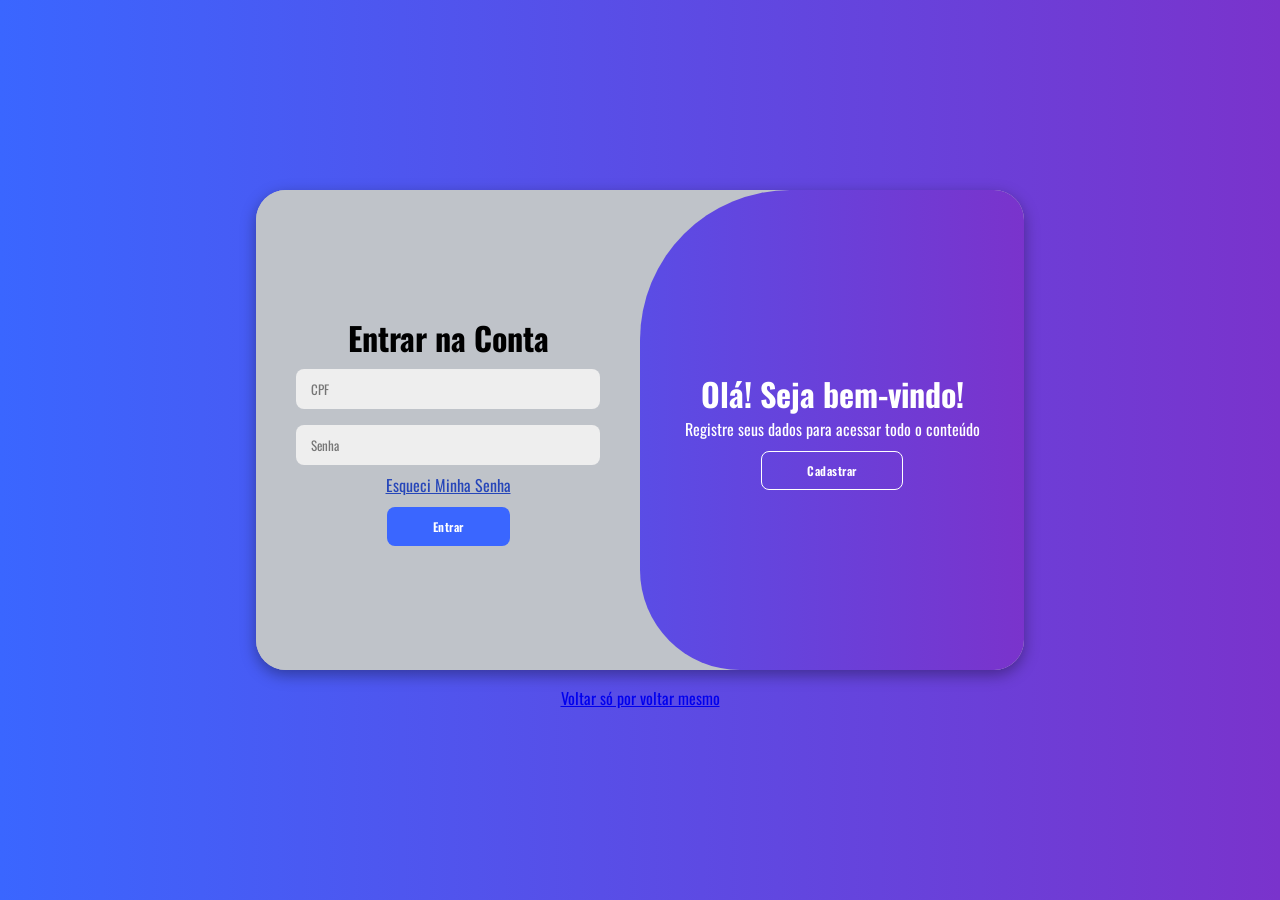
==== app/acesso.html @ 3a332db9 "Add files via upload" ====
<!DOCTYPE html>
<html lang="pt-BR">
<head>
    <meta charset="UTF-8" />
    <meta name="viewport" content="width=device-width, initial-scale=1" />
    <title>Acessar Conta SCRUM</title>
    <link rel="stylesheet" href="css/acesso.css"/>
    <link rel="stylesheet" href="https://cdnjs.cloudflare.com/ajax/libs/font-awesome/6.0.0-beta3/css/all.min.css"/>
</head>
<body>
    <div class="container" id="container">

        <!-- Cadastro -->
        <div class="form-container sign-up">
            <form id="signupForm" method="post">
                <h1>Criar Conta</h1>
                <input type="text" name="nome" placeholder="Nome" required>
                <input type="email" name="email" placeholder="Email" required>
                <input type="text" name="cpf" placeholder="CPF" required>
                <input type="password" name="senha" placeholder="Senha" required>
                <button type="submit">Cadastrar</button>
            </form>
        </div>

        <!-- Login -->
        <div class="form-container sign-in">
            <form id="loginForm" method="post">
                <h1>Entrar na Conta</h1>
                <input type="text" name="cpf" placeholder="CPF" required>
                <input type="password" name="senha" placeholder="Senha" required>
                <a href="esqueci-senha.html" class="forgot">Esqueci Minha Senha</a>
                <button type="submit">Entrar</button>
            </form>
        </div>

        <!-- Painel de alternância -->
        <div class="toggle-container">
            <div class="toggle">
                <div class="toggle-panel toggle-left">
                    <h1>Bem-vindo de volta!</h1>
                    <p>Entre com seus dados para acessar todo o conteúdo</p>
                    <button class="hidden" id="login">Entrar</button>
                </div>
                <div class="toggle-panel toggle-right">
                    <h1>Olá! Seja bem-vindo!</h1>
                    <p>Registre seus dados para acessar todo o conteúdo</p>
                    <button class="hidden" id="register">Cadastrar</button>
                </div>
            </div>
        </div>
    </div>

    <a href="index.html">Voltar só por voltar mesmo</a>
    <script src="js/acesso.js"></script>
</body>
</html>
---- app/css/acesso.css ----
@import url('https://fonts.googleapis.com/css2?family=Oswald:wght@200..700&display=swap');

*{
    margin: 0;
    padding: 0;
    box-sizing: border-box;
    font-family: 'Oswald', sans-serif;
}

body{
    background: linear-gradient(to right, #3A66FF, #7A33CC);
    display: flex;
    flex-direction: column;
    align-items: center;
    justify-content: center;
    min-height: 100vh; /* era height: 100vh, que corta o conteúdo no celular */
    padding: 16px;
    gap: 16px;
}

.container{
    background-color: #BFC3C9;
    border-radius: 30px;
    box-shadow: 0 5px 15px rgba(0, 0, 0, 0.35);
    position: relative;
    overflow: hidden;
    width: 768px;
    max-width: 100%;
    min-height: 480px;
}

.forgot {
    color: #2646b9;
}

.forgot:hover {
    color: #000;
}

.container button{
    background-color: #3A66FF;
    color: white;
    font-size: 12px;
    padding: 10px 45px;
    border: 1px solid transparent;
    border-radius: 8px;
    font-weight: 600;
    letter-spacing: 0.5px;
    margin-top: 10px;
    cursor: pointer;
}

.container button:hover {
    background-color: #2646b9;
    transition: 0.4s;
}

.container button.hidden{
    background-color: transparent;
    border-color: white;
}

.container button.hidden:hover{
    background-color: #fff;
    border-color: #000;
    color: #000;
    transition: 0.4s;
}

.container form{
    background-color: #BFC3C9;
    display: flex;
    align-items: center;
    justify-content: center;
    flex-direction: column;
    padding: 0 40px;
    height: 100%;
}

.container input{
    background-color: #eee;
    border: none;
    margin: 8px 0;
    padding: 10px 15px;
    font-size: 13px;
    border-radius: 8px;
    width: 100%;
    outline: none;
}

.form-container{
    position: absolute;
    top: 0;
    height: 100%;
    transition: all 0.6s ease-in-out;
}

.sign-in{
    left: 0;
    width: 50%;
    z-index: 2;
}

.container.active .sign-in{
    transform: translateX(100%);
}

.sign-up{
    left: 0;
    width: 50%;
    opacity: 0;
    z-index: 1;
}

.container.active .sign-up{
    transform: translateX(100%);
    opacity: 1;
    z-index: 5;
    animation: move 0.6s;
}

@keyframes move{
    0%, 49.99%{
        opacity: 0;
        z-index: 1;
    }
    50%, 100%{
        opacity: 1;
        z-index: 5;
    }
}

.toggle-container{
    position: absolute;
    top: 0;
    left: 50%;
    width: 50%;
    height: 100%;
    overflow: hidden;
    transition: all 0.6s ease-in-out;
    border-radius: 150px 0 0 100px;
    z-index: 1000;
}

.container.active .toggle-container{
    transform: translateX(-100%);
    border-radius: 0 150px 100px 0;
}

.toggle{
    background: linear-gradient(to right, #3A66FF,  #7A33CC );
    color: white;
    position: relative;
    left: -100%;
    height: 100%;
    width: 200%;
    transform: translateX(0);
    transition: all 0.6s ease-in-out;
}

.container.active .toggle{
    transform: translateX(50%);
}

.toggle-panel{
    position: absolute;
    width: 50%;
    height: 100%;
    display: flex;
    align-items: center;
    justify-content: center;
    flex-direction: column;
    padding: 0 30px;
    text-align: center;
    top: 0;
    transition: all 0.6s ease-in-out;
}

.toggle-left{
    transform: translateX(-200%);
}

.container.active .toggle-left{
    transform: translateX(0);
}

.toggle-right{
    right: 0;
}

.container.active .toggle-right{
    transform: translateX(200%);
}


@media (max-width: 768px){
    .container{
        width: 100%;
        max-width: 480px;
        min-height: 0;
        border-radius: 20px;
        display: flex;
        flex-direction: column;
    }

    /* formulários empilhados, sem deslizar */
    .form-container{
        position: relative;
        width: 100%;
        height: auto;
        transition: none;
    }

    .container .sign-in,
    .container.active .sign-in,
    .container .sign-up,
    .container.active .sign-up{
        transform: none;
        animation: none;
    }

    .sign-up{ display: none; opacity: 1; }
    .container.active .sign-up{ display: block; }
    .container.active .sign-in{ display: none; }

    .container form{
        padding: 30px 24px;
    }

    .container input{
        font-size: 16px; /* evita o zoom automático do iOS ao focar */
    }

    /* painel de alternância vira uma faixa embaixo */
    .toggle-container,
    .container.active .toggle-container{
        position: relative;
        left: 0;
        width: 100%;
        height: auto;
        transform: none;
        border-radius: 0 0 20px 20px;
    }

    .toggle,
    .container.active .toggle{
        left: 0;
        width: 100%;
        height: auto;
        transform: none;
    }

    .toggle-panel,
    .container.active .toggle-panel{
        position: relative;
        width: 100%;
        height: auto;
        padding: 24px 20px;
        transform: none;
    }

    /* mostra só o painel que faz sentido */
    .toggle-left{ display: none; }
    .container.active .toggle-left{ display: flex; }
    .container.active .toggle-right{ display: none; }

    .toggle-panel h1{ font-size: 22px; }
    .toggle-panel p{ font-size: 14px; margin-top: 6px; }
}

@media (max-width: 360px){
    .container form{ padding: 24px 16px; }
    .container button{ padding: 10px 30px; }
}
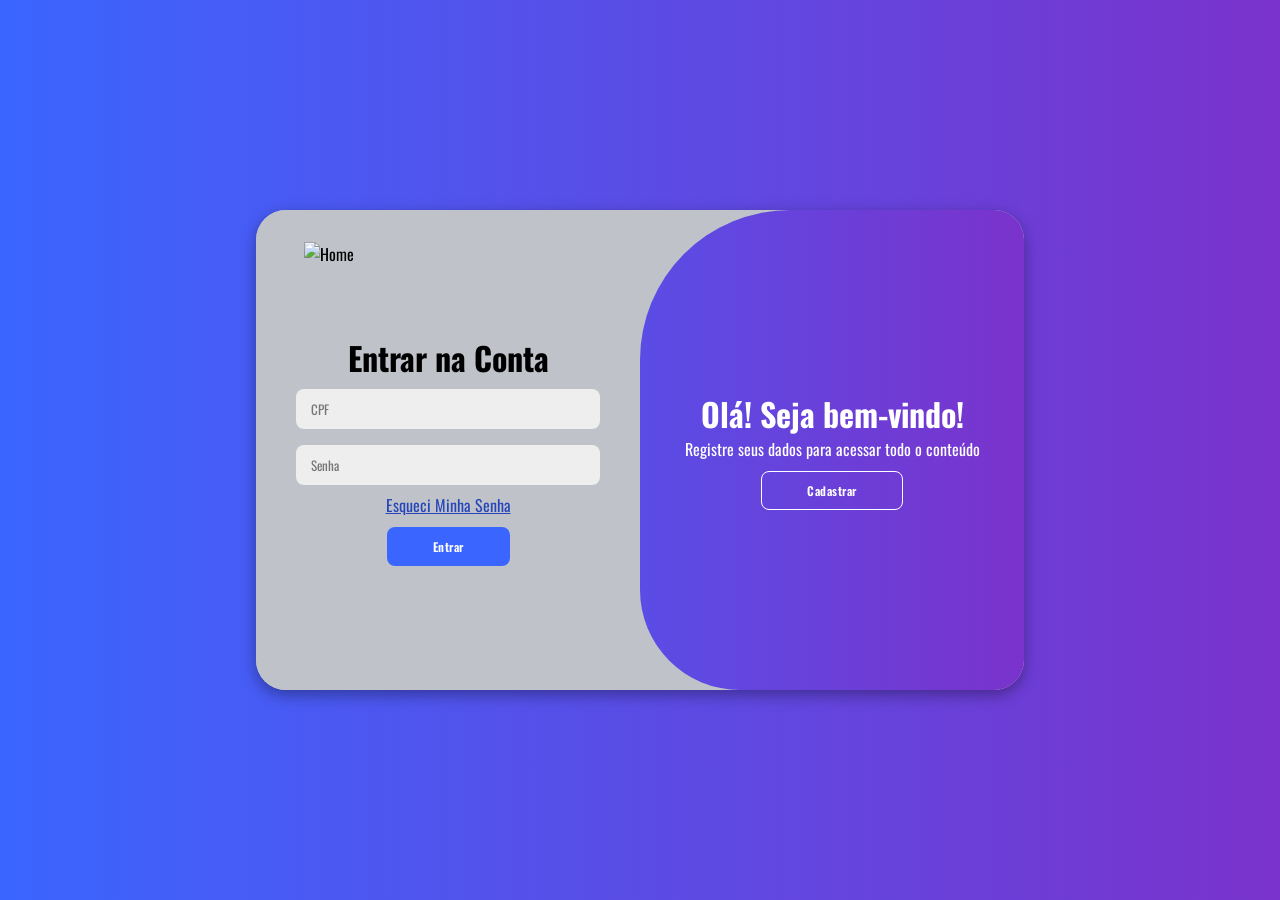
==== commit bcac9fd2: "Update Correção de problemas com o footer. Criação da página de estudo (tema.html // tema.css // te" ====
--- a/app/acesso.html
+++ b/app/acesso.html
@@ -3,18 +3,21 @@
 <head>
     <meta charset="UTF-8" />
     <meta name="viewport" content="width=device-width, initial-scale=1" />
-    <title>Acessar Conta SCRUM</title>
-    <link rel="stylesheet" href="css/acesso.css"/>
-    <link rel="stylesheet" href="https://cdnjs.cloudflare.com/ajax/libs/font-awesome/6.0.0-beta3/css/all.min.css"/>
+    <title>Metodologia Ágil</title>
+    <link rel="stylesheet" href="./css/acesso.css"/>
 </head>
 <body>
     <div class="container" id="container">
+        
+        <nav class="btn-home">
+            <a href="index.html" class="button-voltar"><img src="/images/seta-voltar.png" class="icone-voltar">Home</a>
+        </nav>
 
         <!-- Cadastro -->
         <div class="form-container sign-up">
             <form id="signupForm" method="post">
                 <h1>Criar Conta</h1>
-                <input type="text" name="nome" placeholder="Nome" required>
+                <input type="text" name="nome" placeholder="Nome Completo" required>
                 <input type="email" name="email" placeholder="Email" required>
                 <input type="text" name="cpf" placeholder="CPF" required>
                 <input type="password" name="senha" placeholder="Senha" required>
@@ -50,7 +53,6 @@
         </div>
     </div>
 
-    <a href="index.html">Voltar só por voltar mesmo</a>
     <script src="js/acesso.js"></script>
 </body>
 </html>
--- a/app/css/acesso.css
+++ b/app/css/acesso.css
@@ -139,7 +139,7 @@
     overflow: hidden;
     transition: all 0.6s ease-in-out;
     border-radius: 150px 0 0 100px;
-    z-index: 1000;
+    z-index: 99;
 }
 
 .container.active .toggle-container{
@@ -192,83 +192,15 @@
     transform: translateX(200%);
 }
 
-
-@media (max-width: 768px){
-    .container{
-        width: 100%;
-        max-width: 480px;
-        min-height: 0;
-        border-radius: 20px;
-        display: flex;
-        flex-direction: column;
-    }
-
-    /* formulários empilhados, sem deslizar */
-    .form-container{
-        position: relative;
-        width: 100%;
-        height: auto;
-        transition: none;
-    }
-
-    .container .sign-in,
-    .container.active .sign-in,
-    .container .sign-up,
-    .container.active .sign-up{
-        transform: none;
-        animation: none;
-    }
-
-    .sign-up{ display: none; opacity: 1; }
-    .container.active .sign-up{ display: block; }
-    .container.active .sign-in{ display: none; }
-
-    .container form{
-        padding: 30px 24px;
-    }
-
-    .container input{
-        font-size: 16px; /* evita o zoom automático do iOS ao focar */
-    }
-
-    /* painel de alternância vira uma faixa embaixo */
-    .toggle-container,
-    .container.active .toggle-container{
-        position: relative;
-        left: 0;
-        width: 100%;
-        height: auto;
-        transform: none;
-        border-radius: 0 0 20px 20px;
-    }
-
-    .toggle,
-    .container.active .toggle{
-        left: 0;
-        width: 100%;
-        height: auto;
-        transform: none;
-    }
-
-    .toggle-panel,
-    .container.active .toggle-panel{
-        position: relative;
-        width: 100%;
-        height: auto;
-        padding: 24px 20px;
-        transform: none;
-    }
-
-    /* mostra só o painel que faz sentido */
-    .toggle-left{ display: none; }
-    .container.active .toggle-left{ display: flex; }
-    .container.active .toggle-right{ display: none; }
-
-    .toggle-panel h1{ font-size: 22px; }
-    .toggle-panel p{ font-size: 14px; margin-top: 6px; }
-}
-
-@media (max-width: 360px){
-    .container form{ padding: 24px 16px; }
-    .container button{ padding: 10px 30px; }
+.btn-home {
+    position: absolute;
+    z-index: 100;
+    top: 2rem;
+    left: 3rem;
+}
+
+.button-voltar {
+    display: flex;
+    color: #000;
+    text-decoration: none;
 }
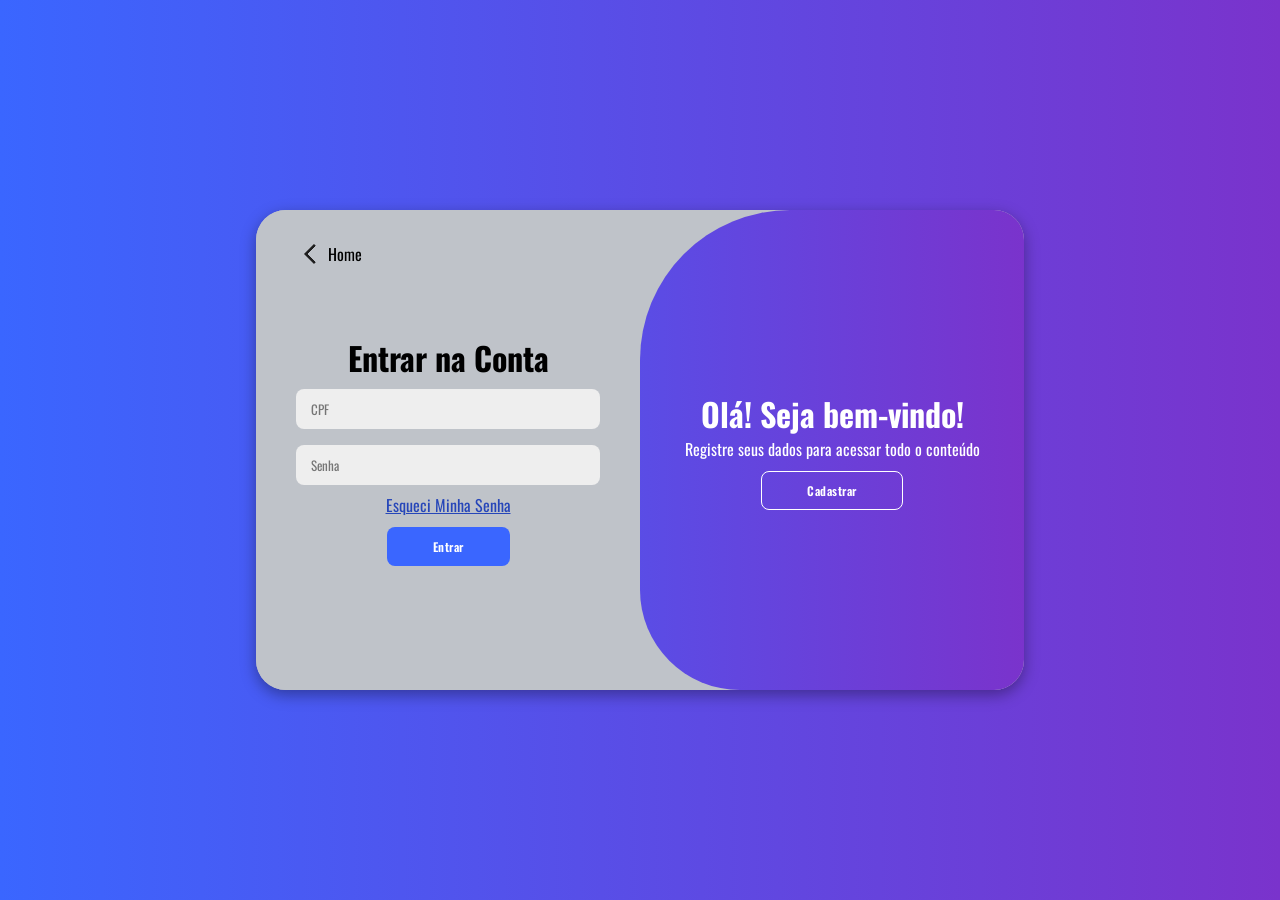
==== commit 499b1cbd: "Correção de bugs" ====
--- a/app/acesso.html
+++ b/app/acesso.html
@@ -4,13 +4,16 @@
     <meta charset="UTF-8" />
     <meta name="viewport" content="width=device-width, initial-scale=1" />
     <title>Metodologia Ágil</title>
-    <link rel="stylesheet" href="./css/acesso.css"/>
+    <link rel="stylesheet" href="css/acesso.css"/>
+    <link rel="preconnect" href="https://fonts.googleapis.com">
+    <link rel="preconnect" href="https://fonts.gstatic.com" crossorigin>
+    <link href="https://fonts.googleapis.com/css2?family=Oswald:wght@200..700&display=swap" rel="stylesheet">
 </head>
 <body>
     <div class="container" id="container">
         
         <nav class="btn-home">
-            <a href="index.html" class="button-voltar"><img src="/images/seta-voltar.png" class="icone-voltar">Home</a>
+            <a href="index.html" class="button-voltar"><img src="images/seta-voltar.png" class="icone-voltar">Home</a>
         </nav>
 
         <!-- Cadastro -->
--- a/app/css/acesso.css
+++ b/app/css/acesso.css
@@ -1,5 +1,3 @@
-@import url('https://fonts.googleapis.com/css2?family=Oswald:wght@200..700&display=swap');
-
 *{
     margin: 0;
     padding: 0;
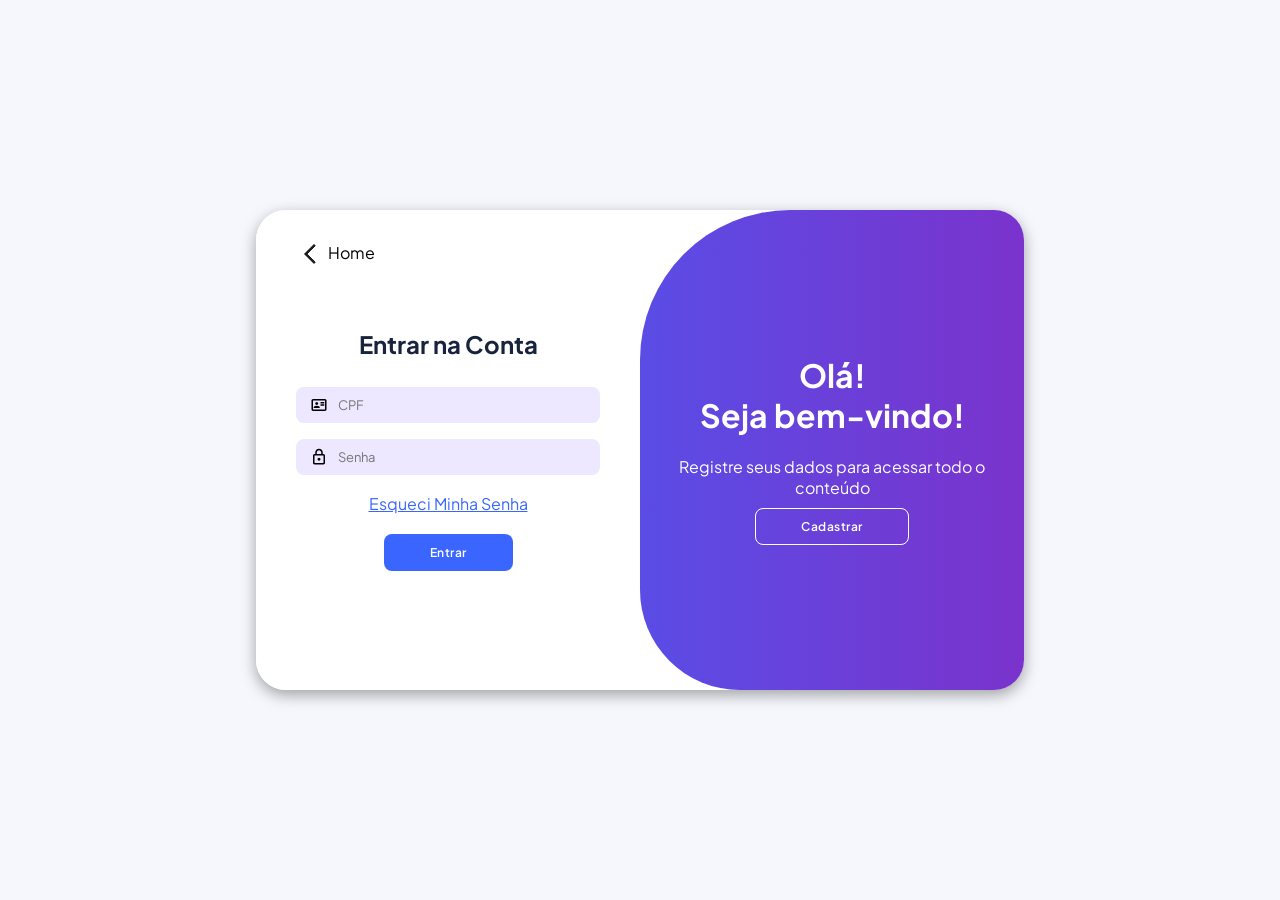
==== commit fe01419f: "Atualização Remodelagem do site." ====
--- a/app/acesso.html
+++ b/app/acesso.html
@@ -4,26 +4,38 @@
     <meta charset="UTF-8" />
     <meta name="viewport" content="width=device-width, initial-scale=1" />
     <title>Metodologia Ágil</title>
-    <link rel="stylesheet" href="css/acesso.css"/>
+    <link rel="stylesheet" href="src/css/acesso.css"/>
     <link rel="preconnect" href="https://fonts.googleapis.com">
     <link rel="preconnect" href="https://fonts.gstatic.com" crossorigin>
-    <link href="https://fonts.googleapis.com/css2?family=Oswald:wght@200..700&display=swap" rel="stylesheet">
+    <link href="https://fonts.googleapis.com/css2?family=Plus+Jakarta+Sans:wght@800&display=swap" rel="stylesheet">
 </head>
 <body>
     <div class="container" id="container">
         
         <nav class="btn-home">
-            <a href="index.html" class="button-voltar"><img src="images/seta-voltar.png" class="icone-voltar">Home</a>
+            <a href="index.html" class="button-voltar"><img src="src/images/seta-voltar.png" class="icone-voltar">Home</a>
         </nav>
 
         <!-- Cadastro -->
         <div class="form-container sign-up">
             <form id="signupForm" method="post">
-                <h1>Criar Conta</h1>
-                <input type="text" name="nome" placeholder="Nome Completo" required>
-                <input type="email" name="email" placeholder="Email" required>
-                <input type="text" name="cpf" placeholder="CPF" required>
-                <input type="password" name="senha" placeholder="Senha" required>
+                <h1 class="form-title">Criar Conta</h1>
+                <div class="input-icon">
+                    <img src="src/images/icons/profile-icon.svg" alt="" aria-hidden="true">
+                    <input type="text" name="nome" placeholder="Nome Completo" required>
+                </div>
+                <div class="input-icon">
+                    <img src="src/images/icons/mail-icon.svg" alt="" aria-hidden="true">
+                    <input type="email" name="email" placeholder="Email" required>
+                </div>
+                <div class="input-icon">
+                    <img src="src/images/icons/cpf-icon.svg" alt="" aria-hidden="true">
+                    <input type="text" name="cpf" placeholder="CPF" required>
+                </div>
+                <div class="input-icon">
+                    <img src="src/images/icons/lock-icon.svg" alt="" aria-hidden="true">
+                    <input type="password" name="senha" placeholder="Senha" required>
+                </div>
                 <button type="submit">Cadastrar</button>
             </form>
         </div>
@@ -31,9 +43,15 @@
         <!-- Login -->
         <div class="form-container sign-in">
             <form id="loginForm" method="post">
-                <h1>Entrar na Conta</h1>
-                <input type="text" name="cpf" placeholder="CPF" required>
-                <input type="password" name="senha" placeholder="Senha" required>
+                <h1 class="form-title">Entrar na Conta</h1>
+                <div class="input-icon">
+                    <img src="src/images/icons/cpf-icon.svg" alt="" aria-hidden="true">
+                    <input type="text" name="cpf" placeholder="CPF" required>
+                </div>
+                <div class="input-icon">
+                    <img src="src/images/icons/lock-icon.svg" alt="" aria-hidden="true">
+                    <input type="password" name="senha" placeholder="Senha" required>
+                </div>
                 <a href="esqueci-senha.html" class="forgot">Esqueci Minha Senha</a>
                 <button type="submit">Entrar</button>
             </form>
@@ -44,18 +62,18 @@
             <div class="toggle">
                 <div class="toggle-panel toggle-left">
                     <h1>Bem-vindo de volta!</h1>
-                    <p>Entre com seus dados para acessar todo o conteúdo</p>
+                    <p><br>Entre com seus dados para acessar todo o conteúdo</p>
                     <button class="hidden" id="login">Entrar</button>
                 </div>
                 <div class="toggle-panel toggle-right">
-                    <h1>Olá! Seja bem-vindo!</h1>
-                    <p>Registre seus dados para acessar todo o conteúdo</p>
+                    <h1>Olá! <br> Seja bem-vindo!</h1>
+                    <p><br>Registre seus dados para acessar todo o conteúdo</p>
                     <button class="hidden" id="register">Cadastrar</button>
                 </div>
             </div>
         </div>
     </div>
 
-    <script src="js/acesso.js"></script>
+    <script src="src/js/acesso.js"></script>
 </body>
 </html>
--- a/app/src/css/acesso.css
+++ b/app/src/css/acesso.css
@@ -0,0 +1,239 @@
+*{
+    margin: 0;
+    padding: 0;
+    box-sizing: border-box;
+    font-family: 'Plus Jakarta Sans', sans-serif;
+}
+
+:root {
+--color-primary: #3A66FF;
+--color-secondary: #7A33CC;
+--color-background: #F5F7FC;
+--color-surface: #FFFFFF;
+--color-text: #18233D;
+--color-success: #16804A;
+--color-error: #C53D47;
+}
+
+body{
+    background: var(--color-background);
+    display: flex;
+    flex-direction: column;
+    align-items: center;
+    justify-content: center;
+    min-height: 100vh; /* era height: 100vh, que corta o conteúdo no celular */
+    padding: 16px;
+    gap: 16px;
+}
+
+.container{
+    background-color: var(--color-surface);
+    border-radius: 30px;
+    box-shadow: 0 5px 15px rgba(0, 0, 0, 0.35);
+    position: relative;
+    overflow: hidden;
+    width: 768px;
+    max-width: 100%;
+    min-height: 480px;
+}
+
+.forgot {
+    color: var(--color-primary);
+    transition: 0.2s;
+    padding: 10px 0;
+}
+
+.forgot:hover {
+    color: var(--color-text);
+}
+
+.container button{
+    background-color: var(--color-primary);
+    color: white;
+    font-size: 12px;
+    padding: 10px 45px;
+    border: 1px solid transparent;
+    border-radius: 8px;
+    font-weight: 600;
+    letter-spacing: 0.5px;
+    margin-top: 10px;
+    cursor: pointer;
+}
+
+.container button:hover {
+    background-color: #2646b9;
+    transition: 0.4s;
+}
+
+.container button.hidden{
+    background-color: transparent;
+    border-color: white;
+    transition: 0.6s;
+}
+
+.container button.hidden:hover{
+    background-color: var(--color-surface);
+    border-color: var(--color-text);
+    color: var(--color-text);
+    transition: 0.4s;
+}
+
+.container form{
+    background-color: var(--color-surface);
+    display: flex;
+    align-items: center;
+    justify-content: center;
+    flex-direction: column;
+    padding: 0 40px;
+    height: 100%;
+}
+
+.form-title {
+    font-size: 24px;
+    font-weight: 700;
+    color: var(--color-text);
+    margin-bottom: 20px;
+}
+
+.input-icon {
+    position: relative;
+    width: 100%;
+}
+
+.input-icon img {
+    position: absolute;
+    top: 50%;
+    left: 14px;
+    width: 18px;
+    height: 18px;
+    transform: translateY(-50%);
+    pointer-events: none;
+}
+
+.container .input-icon input {
+    background-color: #EDE7FF;
+    border: none;
+    margin: 8px 0;
+    padding: 10px 15px 10px 42px;
+    font-size: 13px;
+    border-radius: 8px;
+    width: 100%;
+    outline: none;
+}
+
+.form-container{
+    position: absolute;
+    top: 0;
+    height: 100%;
+    transition: all 0.6s ease-in-out;
+}
+
+.sign-in{
+    left: 0;
+    width: 50%;
+    z-index: 2;
+}
+
+.container.active .sign-in{
+    transform: translateX(100%);
+}
+
+.sign-up{
+    left: 0;
+    width: 50%;
+    opacity: 0;
+    z-index: 1;
+}
+
+.container.active .sign-up{
+    transform: translateX(100%);
+    opacity: 1;
+    z-index: 5;
+    animation: move 0.6s;
+}
+
+@keyframes move{
+    0%, 49.99%{
+        opacity: 0;
+        z-index: 1;
+    }
+    50%, 100%{
+        opacity: 1;
+        z-index: 5;
+    }
+}
+
+.toggle-container{
+    position: absolute;
+    top: 0;
+    left: 50%;
+    width: 50%;
+    height: 100%;
+    overflow: hidden;
+    transition: all 0.6s ease-in-out;
+    border-radius: 150px 0 0 100px;
+    z-index: 99;
+}
+
+.container.active .toggle-container{
+    transform: translateX(-100%);
+    border-radius: 0 150px 100px 0;
+}
+
+.toggle{
+    background: linear-gradient(to right, var(--color-primary),  var(--color-secondary) );
+    color: white;
+    position: relative;
+    left: -100%;
+    height: 100%;
+    width: 200%;
+    transform: translateX(0);
+    transition: all 0.6s ease-in-out;
+}
+
+.container.active .toggle{
+    transform: translateX(50%);
+}
+
+.toggle-panel{
+    position: absolute;
+    width: 50%;
+    height: 100%;
+    display: flex;
+    align-items: center;
+    justify-content: center;
+    flex-direction: column;
+    padding: 0 30px;
+    text-align: center;
+    top: 0;
+    transition: all 0.6s ease-in-out;
+}
+
+.toggle-left{
+    transform: translateX(-200%);
+}
+
+.container.active .toggle-left{
+    transform: translateX(0);
+}
+
+.toggle-right{
+    right: 0;
+}
+
+.container.active .toggle-right{
+    transform: translateX(200%);
+}
+
+.btn-home {
+    position: absolute;
+    z-index: 100;
+    top: 2rem;
+    left: 3rem;
+}
+
+.button-voltar {
+    display: flex;
+    color: #000;
+    text-decoration: none;
+}
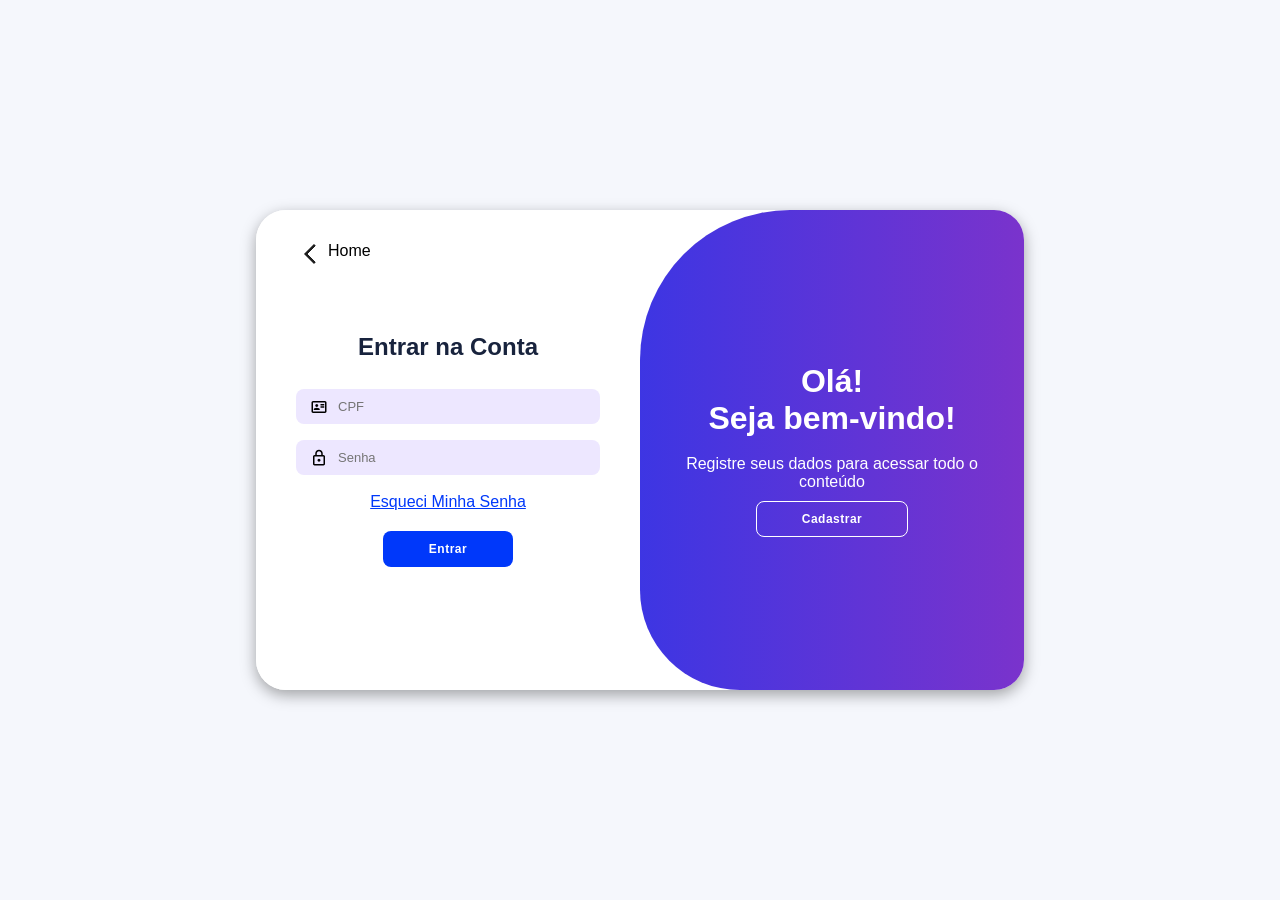
==== commit ae3452a5: "Add files via upload" ====
--- a/app/acesso.html
+++ b/app/acesso.html
@@ -5,52 +5,56 @@
     <meta name="viewport" content="width=device-width, initial-scale=1" />
     <title>Metodologia Ágil</title>
     <link rel="stylesheet" href="src/css/acesso.css"/>
-    <link rel="preconnect" href="https://fonts.googleapis.com">
-    <link rel="preconnect" href="https://fonts.gstatic.com" crossorigin>
-    <link href="https://fonts.googleapis.com/css2?family=Plus+Jakarta+Sans:wght@800&display=swap" rel="stylesheet">
+    <meta name="description" content="DogSchool: estude Metodologia Ágil e Scrum, faça a avaliação e conquiste seus certificados.">
 </head>
 <body>
     <div class="container" id="container">
         
         <nav class="btn-home">
-            <a href="index.html" class="button-voltar"><img src="src/images/seta-voltar.png" class="icone-voltar">Home</a>
+            <a href="index.html" class="button-voltar"><img src="src/images/icons/seta-icon.png" class="icone-voltar" alt="Home">Home</a>
         </nav>
 
         <!-- Cadastro -->
-        <div class="form-container sign-up">
+        <div class="form-container sign-up" aria-label="Menu de cadastro">
             <form id="signupForm" method="post">
                 <h1 class="form-title">Criar Conta</h1>
                 <div class="input-icon">
-                    <img src="src/images/icons/profile-icon.svg" alt="" aria-hidden="true">
-                    <input type="text" name="nome" placeholder="Nome Completo" required>
+                    <img src="src/images/icons/profile-icon.svg" alt="icone-profile" aria-hidden="true">
+                    <label for="cad-nome" class="sr-only">Nome completo</label>
+                    <input type="text" id="cad-nome" name="nome" placeholder="Nome Completo" autocomplete="name" required>
                 </div>
-                <div class="input-icon">
-                    <img src="src/images/icons/mail-icon.svg" alt="" aria-hidden="true">
-                    <input type="email" name="email" placeholder="Email" required>
-                </div>
-                <div class="input-icon">
-                    <img src="src/images/icons/cpf-icon.svg" alt="" aria-hidden="true">
-                    <input type="text" name="cpf" placeholder="CPF" required>
-                </div>
-                <div class="input-icon">
-                    <img src="src/images/icons/lock-icon.svg" alt="" aria-hidden="true">
-                    <input type="password" name="senha" placeholder="Senha" required>
-                </div>
+                    <div class="input-icon">
+                        <img src="src/images/icons/mail-icon.svg" alt="icone-email" aria-hidden="true">
+                        <label for="cad-email" class="sr-only">E-mail</label>
+                        <input type="email" id="cad-email" name="email" placeholder="Email" autocomplete="email" required>
+                    </div>
+                    <div class="input-icon">
+                        <img src="src/images/icons/cpf-icon.svg" alt="icone-card" aria-hidden="true">
+                        <label for="cad-cpf" class="sr-only">CPF</label>
+                        <input type="text" id="cad-cpf" name="cpf" placeholder="CPF" inputmode="numeric" required>
+                    </div>
+                    <div class="input-icon">
+                        <img src="src/images/icons/lock-icon.svg" alt="icone-cadeado" aria-hidden="true">
+                        <label for="cad-senha" class="sr-only">Senha</label>
+                        <input type="password" id="cad-senha" name="senha" placeholder="Senha" autocomplete="new-password" required>
+                    </div>
                 <button type="submit">Cadastrar</button>
             </form>
         </div>
 
         <!-- Login -->
-        <div class="form-container sign-in">
+        <div class="form-container sign-in" aria-label="Menu de cadastro">
             <form id="loginForm" method="post">
                 <h1 class="form-title">Entrar na Conta</h1>
                 <div class="input-icon">
-                    <img src="src/images/icons/cpf-icon.svg" alt="" aria-hidden="true">
-                    <input type="text" name="cpf" placeholder="CPF" required>
+                    <img src="src/images/icons/cpf-icon.svg" alt="icone-card" aria-hidden="true">
+                    <label for="login-cpf" class="sr-only">CPF</label>
+                    <input type="text" id="login-cpf" name="cpf" placeholder="CPF" inputmode="numeric" required>
                 </div>
                 <div class="input-icon">
-                    <img src="src/images/icons/lock-icon.svg" alt="" aria-hidden="true">
-                    <input type="password" name="senha" placeholder="Senha" required>
+                    <img src="src/images/icons/lock-icon.svg" alt="icone-cadeado" aria-hidden="true">
+                    <label for="login-senha" class="sr-only">Senha</label>
+                    <input type="password" id="login-senha" name="senha" placeholder="Senha" autocomplete="current-password" required>
                 </div>
                 <a href="esqueci-senha.html" class="forgot">Esqueci Minha Senha</a>
                 <button type="submit">Entrar</button>
@@ -58,14 +62,14 @@
         </div>
 
         <!-- Painel de alternância -->
-        <div class="toggle-container">
+        <div class="toggle-container" aria-label="Barreira de divise">
             <div class="toggle">
                 <div class="toggle-panel toggle-left">
                     <h1>Bem-vindo de volta!</h1>
                     <p><br>Entre com seus dados para acessar todo o conteúdo</p>
                     <button class="hidden" id="login">Entrar</button>
                 </div>
-                <div class="toggle-panel toggle-right">
+                <div class="toggle-panel toggle-right" aria-label="Barreira de divise">
                     <h1>Olá! <br> Seja bem-vindo!</h1>
                     <p><br>Registre seus dados para acessar todo o conteúdo</p>
                     <button class="hidden" id="register">Cadastrar</button>
--- a/app/src/css/acesso.css
+++ b/app/src/css/acesso.css
@@ -1,3 +1,11 @@
+@font-face {
+    font-family: 'Plus Jakarta Sans';
+    font-style: normal;
+    font-weight: 800;
+    font-display: swap;
+    src: url('/src/fonts/files/PlusJakartaSans-Variable-latin.woff') format('woff');
+}
+
 *{
     margin: 0;
     padding: 0;
@@ -6,7 +14,7 @@
 }
 
 :root {
---color-primary: #3A66FF;
+--color-primary: #0038FA;
 --color-secondary: #7A33CC;
 --color-background: #F5F7FC;
 --color-surface: #FFFFFF;
@@ -152,6 +160,18 @@
     animation: move 0.6s;
 }
 
+.sr-only {
+    position: absolute;
+    width: 1px;
+    height: 1px;
+    padding: 0;
+    margin: -1px;
+    overflow: hidden;
+    clip: rect(0, 0, 0, 0);
+    white-space: nowrap;
+    border: 0;
+}
+
 @keyframes move{
     0%, 49.99%{
         opacity: 0;
@@ -236,4 +256,193 @@
     display: flex;
     color: #000;
     text-decoration: none;
+}
+
+@media (min-width: 1920px) {
+    .container {
+        width: 1400px;
+        min-height: 780px;
+        border-radius: 40px;
+    }
+ 
+    .form-title {
+        font-size: 42px;
+        margin-bottom: 28px;
+    }
+ 
+    .container form {
+        padding: 0 70px;
+    }
+ 
+    .container .input-icon input {
+        font-size: 22px;
+        padding: 18px 20px 18px 62px;
+        border-radius: 12px;
+        margin: 12px 0;
+    }
+ 
+    .input-icon img {
+        width: 28px;
+        height: 28px;
+        left: 20px;
+    }
+ 
+    .container button {
+        font-size: 20px;
+        padding: 18px 70px;
+        border-radius: 12px;
+        min-height: 60px;
+        margin-top: 18px;
+    }
+ 
+    .forgot {
+        font-size: 20px;
+        padding: 16px 0;
+    }
+ 
+    .toggle-panel h1 {
+        font-size: 44px;
+    }
+ 
+    .toggle-panel p {
+        font-size: 22px;
+        line-height: 1.5;
+    }
+ 
+    .btn-home {
+        top: 3rem;
+        left: 4rem;
+    }
+ 
+    .button-voltar {
+        font-size: 22px;
+    }
+ 
+    .container button:focus-visible,
+    .container a:focus-visible {
+        outline-width: 5px;
+    }
+}
+
+@media (max-width: 640px) {
+    body {
+        justify-content: flex-start;
+        padding: 12px;
+    }
+ 
+    .btn-home {
+        top: 14px;              /* o nav fica dentro do .container, então continua absoluto */
+        left: 18px;
+    }
+ 
+    .container {
+        width: 100%;
+        min-height: 700px;
+        border-radius: 22px;
+    }
+ 
+    /* Formulários ocupam a largura toda */
+    .form-container {
+        width: 100%;
+        height: 66%;
+        left: 0;
+    }
+ 
+    .sign-in,
+    .sign-up {
+        top: 0;
+    }
+ 
+    .container.active .sign-in,
+    .container.active .sign-up {
+        transform: none;
+        top: 34%;               /* desce para abrir espaço ao painel */
+    }
+ 
+    .container form {
+        padding: 12px 24px;
+        overflow-y: auto;
+    }
+ 
+    .form-title {
+        font-size: 22px;
+        margin-bottom: 12px;
+    }
+ 
+    /* 16px evita o zoom automático do iPhone ao tocar no campo */
+    .container .input-icon input {
+        font-size: 16px;
+        padding: 12px 15px 12px 42px;
+    }
+ 
+    .container button {
+        font-size: 14px;
+        padding: 12px 40px;
+        min-height: 44px;       /* alvo de toque confortável */
+    }
+ 
+    .forgot {
+        font-size: 14px;
+        padding: 12px 0;
+    }
+ 
+    /* Painel de troca (Entrar / Cadastrar) vira faixa horizontal */
+    .toggle-container {
+        left: 0;
+        top: 66%;
+        width: 100%;
+        height: 34%;
+        border-radius: 100px 100px 0 0;
+    }
+ 
+    .container.active .toggle-container {
+        transform: none;
+        top: 0;
+        border-radius: 0 0 100px 100px;
+    }
+ 
+    .toggle {
+        left: 0;
+        top: -100%;
+        width: 100%;
+        height: 200%;
+    }
+ 
+    .container.active .toggle {
+        transform: translateY(50%);
+    }
+ 
+    .toggle-panel {
+        width: 100%;
+        height: 50%;
+        padding: 0 24px;
+    }
+ 
+    .toggle-panel h1 {
+        font-size: 20px;
+    }
+ 
+    .toggle-panel p {
+        font-size: 13px;
+        line-height: 1.4;
+    }
+ 
+    .toggle-left {
+        top: 0;
+        transform: translateY(-200%);
+    }
+ 
+    .container.active .toggle-left {
+        transform: translateY(0);
+    }
+ 
+    .toggle-right {
+        top: auto;
+        bottom: 0;
+        right: auto;
+    }
+ 
+    .container.active .toggle-right {
+        transform: translateY(200%);
+    }
 }
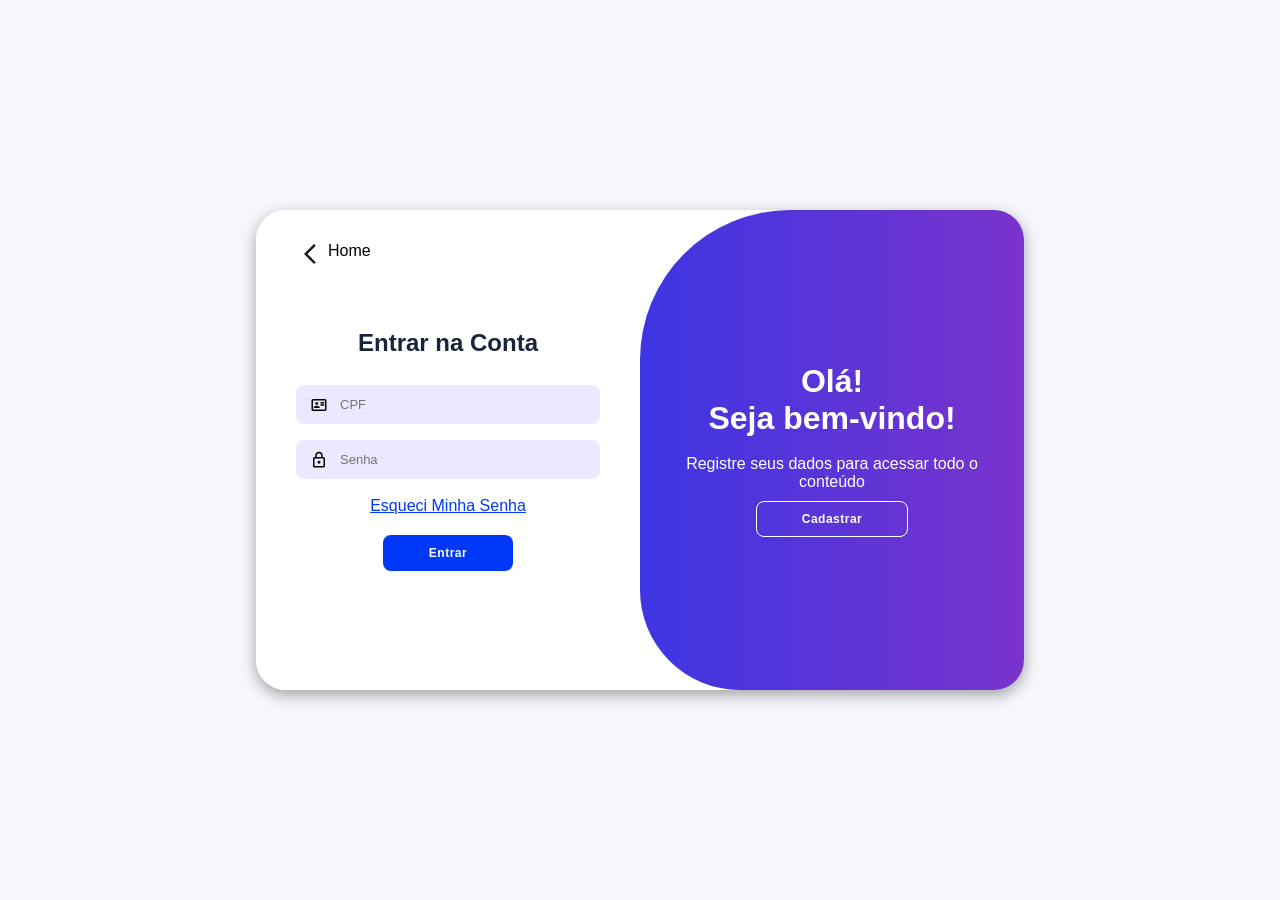
==== commit d0fa2b84: "Add files via upload" ====
--- a/app/acesso.html
+++ b/app/acesso.html
@@ -38,6 +38,13 @@
                         <label for="cad-senha" class="sr-only">Senha</label>
                         <input type="password" id="cad-senha" name="senha" placeholder="Senha" autocomplete="new-password" required>
                     </div>
+                    
+                    <br>
+                    <label class="checkbox">
+                        <input type="checkbox" name="termos" required> Li e aceito os <a href="termos.html" target="_blank" rel="noopener">Termos de Uso</a> e a <a href="privacidade.html" target="_blank" rel="noopener">Política de Privacidade</a>
+                    </label>
+                    <br>
+
                 <button type="submit">Cadastrar</button>
             </form>
         </div>
@@ -80,4 +87,4 @@
 
     <script src="src/js/acesso.js"></script>
 </body>
-</html>
+</html>
--- a/app/src/css/acesso.css
+++ b/app/src/css/acesso.css
@@ -120,13 +120,50 @@
 
 .container .input-icon input {
     background-color: #EDE7FF;
-    border: none;
+    border: 2px solid transparent; /* Borda transparente para não deslocar o layout */
     margin: 8px 0;
     padding: 10px 15px 10px 42px;
     font-size: 13px;
     border-radius: 8px;
     width: 100%;
     outline: none;
+    transition: border-color 0.3s, background-color 0.3s;
+}
+
+.container .input-icon input.input-erro {
+    border-color: var(--color-error); /* Usa o #C53D47 do seu :root */
+    background-color: #FDECEC;
+}
+
+.container .input-icon input.input-erro::placeholder {
+    color: var(--color-error);
+    font-weight: 600;
+}
+
+/* Notificação de Sucesso (Toast) Centralizada */
+.toast-sucesso {
+    position: fixed;
+    top: 24px;
+    left: 50%;
+    transform: translate(-50%, -20px); /* Centraliza horizontalmente e inicia um pouco acima */
+    background-color: var(--color-success);
+    color: #FFFFFF;
+    padding: 14px 28px;
+    border-radius: 10px;
+    font-size: 14px;
+    font-weight: 600;
+    text-align: center;
+    box-shadow: 0 6px 20px rgba(0, 0, 0, 0.2);
+    z-index: 9999;
+    opacity: 0;
+    transition: opacity 0.4s ease, transform 0.4s ease;
+    pointer-events: none;
+    max-width: 90%; /* Garante que não corte nas bordas em telas de celular */
+}
+
+.toast-sucesso.visivel {
+    opacity: 1;
+    transform: translate(-50%, 0); /* Mantém centralizado no eixo X ao descer */
 }
 
 .form-container{
